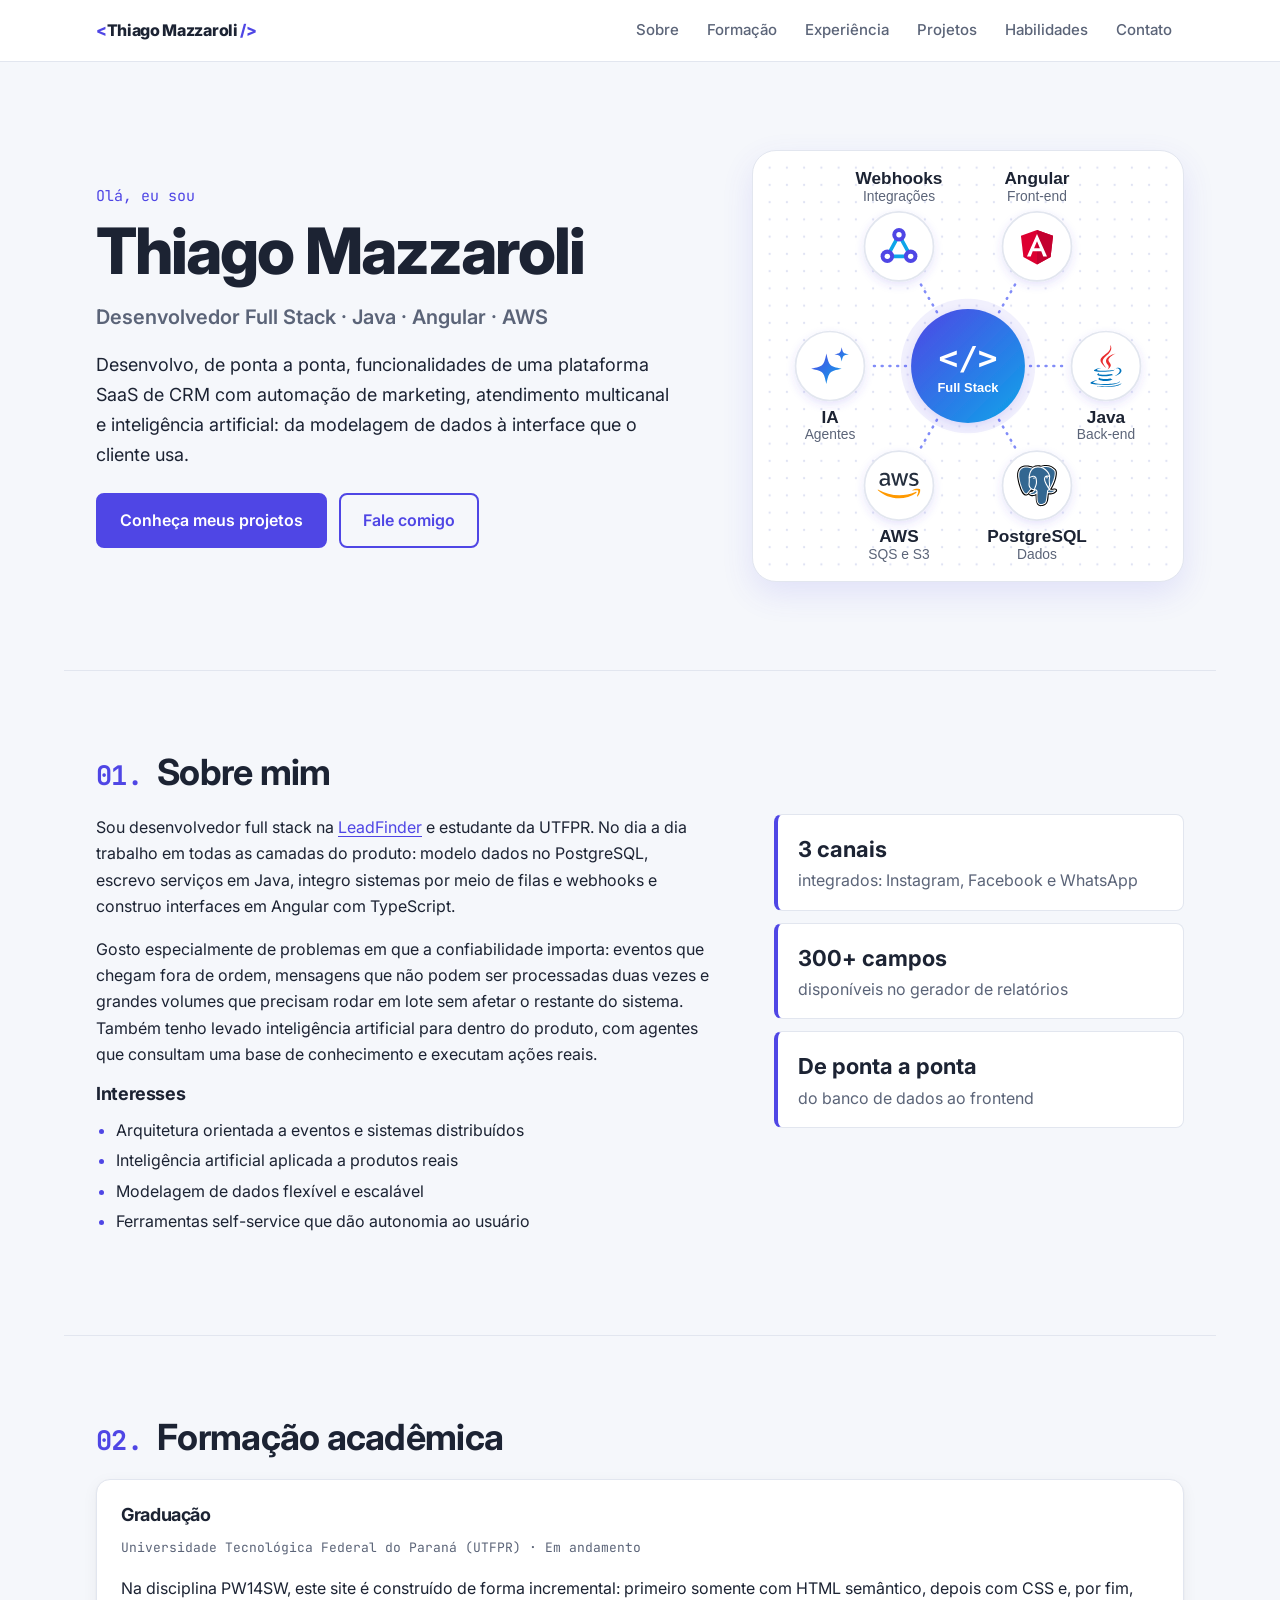
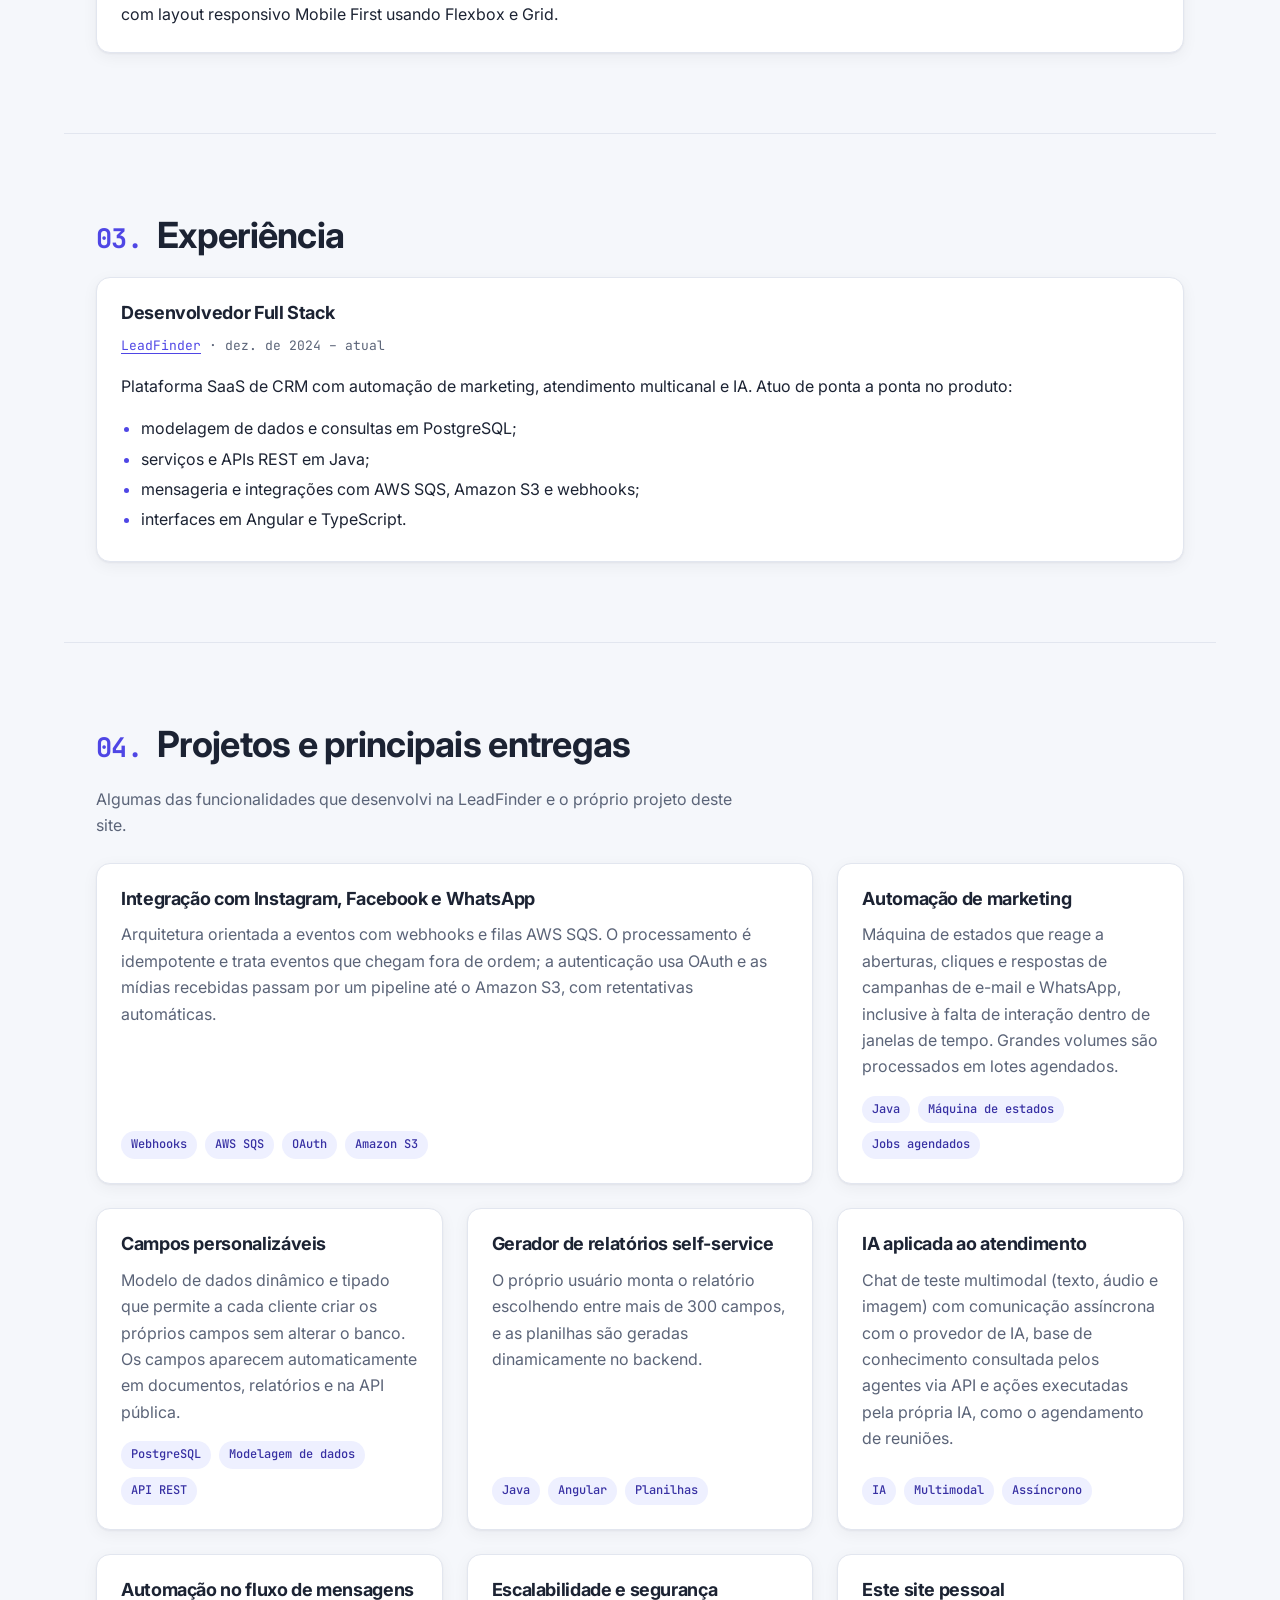
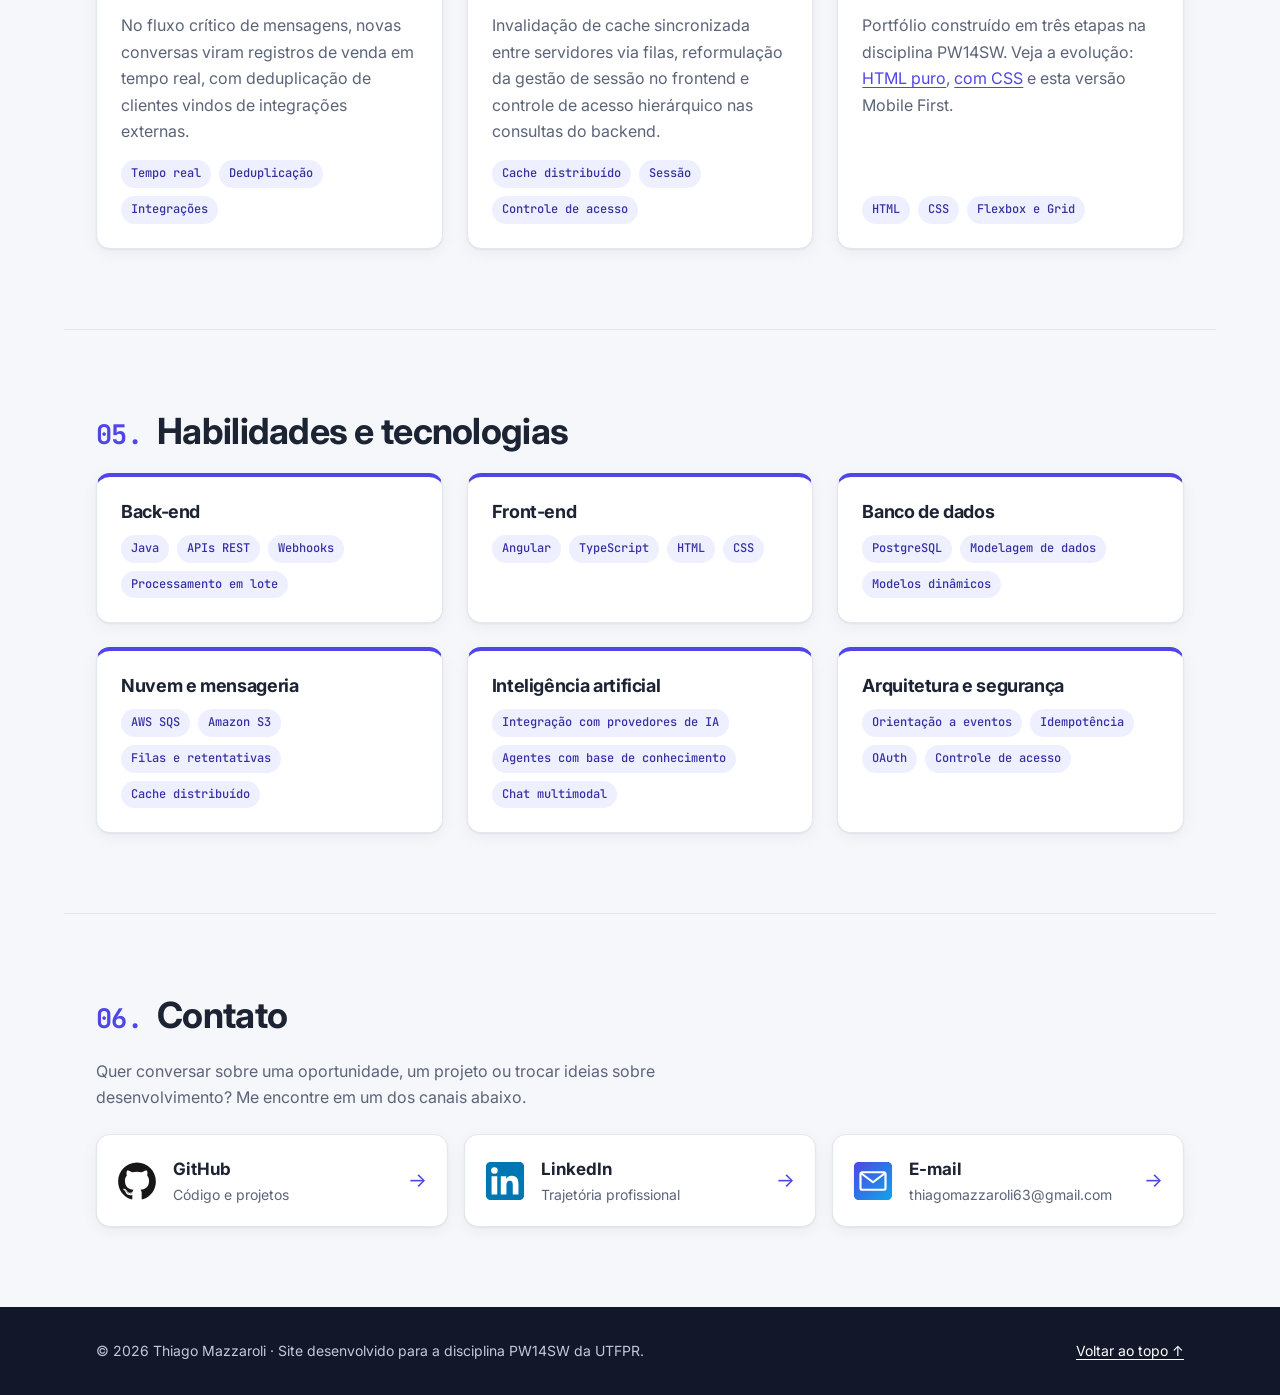
==== index.html @ 471ff87d "init" ====
<!DOCTYPE html>
<html lang="pt-BR">
<head>
  <meta charset="UTF-8">
  <meta name="viewport" content="width=device-width, initial-scale=1.0">
  <meta name="description" content="Portfólio de Thiago Mazzaroli, desenvolvedor full stack (Java, Angular, PostgreSQL e AWS).">
  <meta name="author" content="Thiago Mazzaroli">
  <title>Thiago Mazzaroli | Desenvolvedor Full Stack</title>
  <link rel="icon" href="img/favicon.svg" type="image/svg+xml">
  <link rel="preconnect" href="https://fonts.googleapis.com">
  <link rel="preconnect" href="https://fonts.gstatic.com" crossorigin>
  <link rel="stylesheet" href="https://fonts.googleapis.com/css2?family=Inter:wght@400;500;600;700;800&family=JetBrains+Mono:wght@500;700&display=swap">
  <link rel="stylesheet" href="css/style.css">
</head>
<body>
  <a class="pular" href="#conteudo">Pular para o conteúdo</a>

  <header class="topo">
    <nav aria-label="Navegação principal">
      <a class="marca" href="#inicio">Thiago Mazzaroli</a>
      <ul>
        <li><a href="#sobre">Sobre</a></li>
        <li><a href="#formacao">Formação</a></li>
        <li><a href="#experiencia">Experiência</a></li>
        <li><a href="#projetos">Projetos</a></li>
        <li><a href="#habilidades">Habilidades</a></li>
        <li><a href="#contato">Contato</a></li>
      </ul>
    </nav>
  </header>

  <main id="conteudo">
    <section id="inicio" class="apresentacao">
      <div class="apresentacao-texto">
        <p class="saudacao">Olá, eu sou</p>
        <h1>Thiago Mazzaroli</h1>
        <p class="cargo">Desenvolvedor Full Stack&nbsp;· Java&nbsp;· Angular&nbsp;· AWS</p>
        <p>Desenvolvo, de ponta a ponta, funcionalidades de uma plataforma SaaS de CRM com automação de marketing, atendimento multicanal e inteligência artificial: da modelagem de dados à interface que o cliente usa.</p>
        <p class="acoes">
          <a class="botao" href="#projetos">Conheça meus projetos</a>
          <a class="botao botao-secundario" href="#contato">Fale comigo</a>
        </p>
      </div>
      <img class="ilustracao" src="img/stack.svg" alt="Diagrama da minha stack: no centro, desenvolvimento full stack, ligado a Angular (front-end), Java (back-end), PostgreSQL (dados), AWS SQS e S3, IA (agentes) e webhooks (integrações)." width="480" height="480">
    </section>

    <section id="sobre">
      <h2>Sobre mim</h2>
      <p>Sou desenvolvedor full stack na <a href="https://leadfinder.com.br" target="_blank" rel="noopener">LeadFinder</a> e estudante da UTFPR. No dia a dia trabalho em todas as camadas do produto: modelo dados no PostgreSQL, escrevo serviços em Java, integro sistemas por meio de filas e webhooks e construo interfaces em Angular com TypeScript.</p>
      <p>Gosto especialmente de problemas em que a confiabilidade importa: eventos que chegam fora de ordem, mensagens que não podem ser processadas duas vezes e grandes volumes que precisam rodar em lote sem afetar o restante do sistema. Também tenho levado inteligência artificial para dentro do produto, com agentes que consultam uma base de conhecimento e executam ações reais.</p>

      <ul class="destaques">
        <li><strong>3 canais</strong> integrados: Instagram, Facebook e WhatsApp</li>
        <li><strong>300+ campos</strong> disponíveis no gerador de relatórios</li>
        <li><strong>De ponta a ponta</strong> do banco de dados ao frontend</li>
      </ul>

      <h3>Interesses</h3>
      <ul class="lista">
        <li>Arquitetura orientada a eventos e sistemas distribuídos</li>
        <li>Inteligência artificial aplicada a produtos reais</li>
        <li>Modelagem de dados flexível e escalável</li>
        <li>Ferramentas self-service que dão autonomia ao usuário</li>
      </ul>
    </section>

    <section id="formacao">
      <h2>Formação acadêmica</h2>
      <article class="cartao">
        <h3>Graduação</h3>
        <p class="meta">Universidade Tecnológica Federal do Paraná (UTFPR) · Em andamento</p>
        <p>Na disciplina PW14SW, este site é construído de forma incremental: primeiro somente com HTML semântico, depois com CSS e, por fim, com layout responsivo Mobile First usando Flexbox e Grid.</p>
      </article>
    </section>

    <section id="experiencia">
      <h2>Experiência</h2>
      <article class="cartao">
        <h3>Desenvolvedor Full Stack</h3>
        <p class="meta"><a href="https://leadfinder.com.br" target="_blank" rel="noopener">LeadFinder</a> · <time datetime="2024-12">dez. de 2024</time> – atual</p>
        <p>Plataforma SaaS de CRM com automação de marketing, atendimento multicanal e IA. Atuo de ponta a ponta no produto:</p>
        <ul class="lista">
          <li>modelagem de dados e consultas em PostgreSQL;</li>
          <li>serviços e APIs REST em Java;</li>
          <li>mensageria e integrações com AWS SQS, Amazon S3 e webhooks;</li>
          <li>interfaces em Angular e TypeScript.</li>
        </ul>
      </article>
    </section>

    <section id="projetos">
      <h2>Projetos e principais entregas</h2>
      <p class="introducao">Algumas das funcionalidades que desenvolvi na LeadFinder e o próprio projeto deste site.</p>

      <div class="grade grade-projetos">
        <article class="cartao cartao-destaque">
          <h3>Integração com Instagram, Facebook e WhatsApp</h3>
          <p>Arquitetura orientada a eventos com webhooks e filas AWS SQS. O processamento é idempotente e trata eventos que chegam fora de ordem; a autenticação usa OAuth e as mídias recebidas passam por um pipeline até o Amazon S3, com retentativas automáticas.</p>
          <ul class="tags">
            <li>Webhooks</li>
            <li>AWS SQS</li>
            <li>OAuth</li>
            <li>Amazon S3</li>
          </ul>
        </article>

        <article class="cartao">
          <h3>Automação de marketing</h3>
          <p>Máquina de estados que reage a aberturas, cliques e respostas de campanhas de e-mail e WhatsApp, inclusive à falta de interação dentro de janelas de tempo. Grandes volumes são processados em lotes agendados.</p>
          <ul class="tags">
            <li>Java</li>
            <li>Máquina de estados</li>
            <li>Jobs agendados</li>
          </ul>
        </article>

        <article class="cartao">
          <h3>Campos personalizáveis</h3>
          <p>Modelo de dados dinâmico e tipado que permite a cada cliente criar os próprios campos sem alterar o banco. Os campos aparecem automaticamente em documentos, relatórios e na API pública.</p>
          <ul class="tags">
            <li>PostgreSQL</li>
            <li>Modelagem de dados</li>
            <li>API REST</li>
          </ul>
        </article>

        <article class="cartao">
          <h3>Gerador de relatórios self-service</h3>
          <p>O próprio usuário monta o relatório escolhendo entre mais de 300 campos, e as planilhas são geradas dinamicamente no backend.</p>
          <ul class="tags">
            <li>Java</li>
            <li>Angular</li>
            <li>Planilhas</li>
          </ul>
        </article>

        <article class="cartao">
          <h3>IA aplicada ao atendimento</h3>
          <p>Chat de teste multimodal (texto, áudio e imagem) com comunicação assíncrona com o provedor de IA, base de conhecimento consultada pelos agentes via API e ações executadas pela própria IA, como o agendamento de reuniões.</p>
          <ul class="tags">
            <li>IA</li>
            <li>Multimodal</li>
            <li>Assíncrono</li>
          </ul>
        </article>

        <article class="cartao">
          <h3>Automação no fluxo de mensagens</h3>
          <p>No fluxo crítico de mensagens, novas conversas viram registros de venda em tempo real, com deduplicação de clientes vindos de integrações externas.</p>
          <ul class="tags">
            <li>Tempo real</li>
            <li>Deduplicação</li>
            <li>Integrações</li>
          </ul>
        </article>

        <article class="cartao">
          <h3>Escalabilidade e segurança</h3>
          <p>Invalidação de cache sincronizada entre servidores via filas, reformulação da gestão de sessão no frontend e controle de acesso hierárquico nas consultas do backend.</p>
          <ul class="tags">
            <li>Cache distribuído</li>
            <li>Sessão</li>
            <li>Controle de acesso</li>
          </ul>
        </article>

        <article class="cartao">
          <h3>Este site pessoal</h3>
          <p>Portfólio construído em três etapas na disciplina PW14SW. Veja a evolução: <a href="etapas/etapa-1-html/">HTML puro</a>, <a href="etapas/etapa-2-css/">com CSS</a> e esta versão Mobile First.</p>
          <ul class="tags">
            <li>HTML</li>
            <li>CSS</li>
            <li>Flexbox e Grid</li>
          </ul>
        </article>
      </div>
    </section>

    <section id="habilidades">
      <h2>Habilidades e tecnologias</h2>

      <div class="grade grade-habilidades">
        <section class="cartao">
          <h3>Back-end</h3>
          <ul class="tags">
            <li>Java</li>
            <li>APIs REST</li>
            <li>Webhooks</li>
            <li>Processamento em lote</li>
          </ul>
        </section>

        <section class="cartao">
          <h3>Front-end</h3>
          <ul class="tags">
            <li>Angular</li>
            <li>TypeScript</li>
            <li>HTML</li>
            <li>CSS</li>
          </ul>
        </section>

        <section class="cartao">
          <h3>Banco de dados</h3>
          <ul class="tags">
            <li>PostgreSQL</li>
            <li>Modelagem de dados</li>
            <li>Modelos dinâmicos</li>
          </ul>
        </section>

        <section class="cartao">
          <h3>Nuvem e mensageria</h3>
          <ul class="tags">
            <li>AWS SQS</li>
            <li>Amazon S3</li>
            <li>Filas e retentativas</li>
            <li>Cache distribuído</li>
          </ul>
        </section>

        <section class="cartao">
          <h3>Inteligência artificial</h3>
          <ul class="tags">
            <li>Integração com provedores de IA</li>
            <li>Agentes com base de conhecimento</li>
            <li>Chat multimodal</li>
          </ul>
        </section>

        <section class="cartao">
          <h3>Arquitetura e segurança</h3>
          <ul class="tags">
            <li>Orientação a eventos</li>
            <li>Idempotência</li>
            <li>OAuth</li>
            <li>Controle de acesso</li>
          </ul>
        </section>
      </div>
    </section>

    <section id="contato">
      <h2>Contato</h2>
      <p class="introducao">Quer conversar sobre uma oportunidade, um projeto ou trocar ideias sobre desenvolvimento? Me encontre em um dos canais abaixo.</p>

      <ul class="perfis">
        <li>
          <a href="https://github.com/SEU-USUARIO-GITHUB" target="_blank" rel="noopener">
            <img src="img/icones/github.svg" alt="" width="40" height="40">
            <strong>GitHub</strong>
            <span>Código e projetos</span>
          </a>
        </li>
        <li>
          <a href="https://www.linkedin.com/in/SEU-PERFIL-LINKEDIN" target="_blank" rel="noopener">
            <img src="img/icones/linkedin.svg" alt="" width="40" height="40">
            <strong>LinkedIn</strong>
            <span>Trajetória profissional</span>
          </a>
        </li>
        <li>
          <a href="mailto:thiagomazzaroli63@gmail.com">
            <img src="img/icones/email.svg" alt="" width="40" height="40">
            <strong>E-mail</strong>
            <span>thiagomazzaroli63@gmail.com</span>
          </a>
        </li>
      </ul>
    </section>
  </main>

  <footer class="rodape">
    <p>© 2026 Thiago Mazzaroli · Site desenvolvido para a disciplina PW14SW da UTFPR.</p>
    <p><a href="#inicio">Voltar ao topo ↑</a></p>
  </footer>
</body>
</html>
---- css/style.css ----
/* ==========================================================
   Site pessoal — Thiago Mazzaroli
   Etapa 3: Mobile First com Flexbox e Grid

   Os estilos base representam a experiência em telas
   pequenas (~375px). As media queries no fim do arquivo
   adicionam ajustes para tablet (768px) e desktop (1200px).
   ========================================================== */

/* ---------- Variáveis ---------- */
:root {
  --cor-fundo: #f5f7fb;
  --cor-superficie: #ffffff;
  --cor-texto: #1c2333;
  --cor-texto-suave: #5b6478;
  --cor-borda: #e2e6ef;
  --cor-primaria: #4f46e5;
  --cor-primaria-escura: #3730a3;
  --cor-primaria-clara: #eef0ff;
  --cor-destaque: #0ea5e9;
  --cor-escura: #12172a;

  --fonte-texto: "Inter", "Segoe UI", Roboto, Helvetica, Arial, sans-serif;
  --fonte-codigo: "JetBrains Mono", Consolas, "Courier New", monospace;

  --raio: 0.875rem;
  --raio-pequeno: 0.5rem;
  --sombra: 0 1px 2px rgb(18 23 42 / 0.05), 0 4px 16px rgb(18 23 42 / 0.05);
  --sombra-hover: 0 10px 30px rgb(79 70 229 / 0.15);
  --transicao: 0.2s ease;

  --largura-maxima: 72rem;
  --margem-lateral: 1rem;
  --espaco-secao: 3rem;
}

/* ---------- Base ---------- */
*,
*::before,
*::after {
  box-sizing: border-box;
}

html {
  scroll-behavior: smooth;
  scroll-padding-top: 1rem;
}

body {
  margin: 0;
  font-family: var(--fonte-texto);
  font-size: 1rem;
  line-height: 1.65;
  color: var(--cor-texto);
  background-color: var(--cor-fundo);
  counter-reset: secao;
}

/* Imagens nunca ultrapassam a largura disponível */
img {
  display: block;
  max-width: 100%;
  height: auto;
}

h1,
h2,
h3 {
  margin: 0 0 0.75rem;
  line-height: 1.2;
  letter-spacing: -0.02em;
  text-wrap: balance;
}

h2 {
  font-size: clamp(1.625rem, 1.2rem + 2vw, 2.25rem);
  margin-bottom: 1.25rem;
}

h3 {
  font-size: 1.125rem;
}

p {
  margin: 0 0 1rem;
}

/* ---------- Links ---------- */
a {
  color: var(--cor-primaria);
  text-decoration-thickness: 1px;
  text-underline-offset: 0.2em;
  transition: color var(--transicao), background-color var(--transicao), text-decoration-thickness var(--transicao);
}

a:hover {
  color: var(--cor-primaria-escura);
  text-decoration-thickness: 2px;
}

a:focus-visible,
button:focus-visible {
  outline: 3px solid var(--cor-destaque);
  outline-offset: 3px;
  border-radius: var(--raio-pequeno);
}

.pular {
  position: absolute;
  top: -4rem;
  left: 1rem;
  z-index: 10;
  padding: 0.5rem 1rem;
  color: #ffffff;
  background-color: var(--cor-primaria);
  border-radius: var(--raio-pequeno);
}

.pular:focus {
  top: 1rem;
}

/* ---------- Cabeçalho e navegação ---------- */
.topo {
  background-color: rgb(255 255 255 / 0.92);
  border-bottom: 1px solid var(--cor-borda);
}

.topo nav {
  display: flex;
  flex-direction: column;
  align-items: center;
  gap: 0.5rem;
  max-width: var(--largura-maxima);
  margin: 0 auto;
  padding: 0.75rem var(--margem-lateral);
}

.marca {
  font-weight: 800;
  color: var(--cor-texto);
  text-decoration: none;
  letter-spacing: -0.02em;
}

.marca::before {
  content: "<";
  color: var(--cor-primaria);
}

.marca::after {
  content: " />";
  color: var(--cor-primaria);
}

.marca:hover {
  color: var(--cor-primaria);
}

.topo ul {
  display: flex;
  flex-wrap: wrap;
  justify-content: center;
  gap: 0.25rem;
  margin: 0;
  padding: 0;
  list-style: none;
}

.topo ul a {
  display: block;
  padding: 0.375rem 0.625rem;
  font-size: 0.9375rem;
  font-weight: 500;
  color: var(--cor-texto-suave);
  text-decoration: none;
  border-radius: var(--raio-pequeno);
}

.topo ul a:hover {
  color: var(--cor-primaria);
  background-color: var(--cor-primaria-clara);
}

/* ---------- Seções ---------- */
main > section {
  max-width: var(--largura-maxima);
  margin: 0 auto;
  padding: var(--espaco-secao) var(--margem-lateral);
}

main > section + section {
  border-top: 1px solid var(--cor-borda);
}

/* Numeração das seções feita só com CSS: "01.", "02."... */
main > section:not(.apresentacao) {
  counter-increment: secao;
}

main > section > h2::before {
  content: counter(secao, decimal-leading-zero) ". ";
  font-family: var(--fonte-codigo);
  font-size: 0.75em;
  color: var(--cor-primaria);
}

.introducao {
  max-width: 40rem;
  margin-bottom: 1.5rem;
  color: var(--cor-texto-suave);
}

.meta {
  font-family: var(--fonte-codigo);
  font-size: 0.8125rem;
  color: var(--cor-texto-suave);
}

.lista {
  margin: 0 0 1rem;
  padding-left: 1.25rem;
}

.lista li {
  margin-bottom: 0.25rem;
}

.lista li::marker {
  color: var(--cor-primaria);
}

/* ---------- Apresentação ---------- */
.apresentacao {
  display: flex;
  flex-direction: column;
  align-items: center;
  gap: 1.5rem;
  text-align: center;
}

.ilustracao {
  width: 100%;
  max-width: 22rem;
  padding: 0.5rem;
  background-color: var(--cor-superficie);
  border: 1px solid var(--cor-borda);
  border-radius: 1.5rem;
  box-shadow: 0 12px 32px rgb(79 70 229 / 0.12);
  transition: transform 0.3s ease, box-shadow 0.3s ease;
}

.ilustracao:hover {
  box-shadow: 0 18px 40px rgb(79 70 229 / 0.2);
  transform: translateY(-4px);
}

.saudacao {
  margin-bottom: 0.25rem;
  font-family: var(--fonte-codigo);
  font-size: 0.9375rem;
  color: var(--cor-primaria);
}

h1 {
  font-size: clamp(2.25rem, 1.5rem + 4vw, 4rem);
  font-weight: 800;
  letter-spacing: -0.03em;
}

.cargo {
  font-size: 1.0625rem;
  font-weight: 600;
  color: var(--cor-texto-suave);
  text-wrap: balance;
}

.apresentacao-texto > p:not([class]) {
  max-width: 36rem;
  margin-inline: auto;
}

.acoes {
  display: flex;
  flex-direction: column;
  gap: 0.75rem;
  margin: 1.5rem 0 0;
}

/* ---------- Botões ---------- */
.botao {
  display: inline-block;
  padding: 0.75rem 1.375rem;
  font: inherit;
  font-weight: 600;
  color: #ffffff;
  text-align: center;
  text-decoration: none;
  background-color: var(--cor-primaria);
  border: 2px solid var(--cor-primaria);
  border-radius: var(--raio-pequeno);
  cursor: pointer;
  transition: background-color var(--transicao), border-color var(--transicao), color var(--transicao), transform var(--transicao);
}

.botao:hover {
  color: #ffffff;
  background-color: var(--cor-primaria-escura);
  border-color: var(--cor-primaria-escura);
  transform: translateY(-2px);
}

.botao-secundario {
  color: var(--cor-primaria);
  background-color: transparent;
}

.botao-secundario:hover {
  color: var(--cor-primaria-escura);
  background-color: var(--cor-primaria-clara);
  border-color: var(--cor-primaria-escura);
}

/* ---------- Destaques ---------- */
.destaques {
  display: grid;
  gap: 0.75rem;
  margin: 2rem 0;
  padding: 0;
  list-style: none;
}

.destaques li {
  padding: 1rem 1.25rem;
  color: var(--cor-texto-suave);
  background-color: var(--cor-superficie);
  border: 1px solid var(--cor-borda);
  border-left: 4px solid var(--cor-primaria);
  border-radius: var(--raio-pequeno);
}

.destaques strong {
  display: block;
  font-size: 1.375rem;
  color: var(--cor-texto);
}

/* ---------- Cartões ---------- */
.cartao {
  display: flex;
  flex-direction: column;
  padding: 1.25rem;
  background-color: var(--cor-superficie);
  border: 1px solid var(--cor-borda);
  border-radius: var(--raio);
  box-shadow: var(--sombra);
  transition: transform var(--transicao), box-shadow var(--transicao), border-color var(--transicao);
}

.cartao:hover {
  border-color: rgb(79 70 229 / 0.4);
  box-shadow: var(--sombra-hover);
  transform: translateY(-3px);
}

.cartao > :last-child {
  margin-bottom: 0;
}

.grade {
  display: grid;
  grid-template-columns: 1fr;
  gap: 1rem;
}

.grade-projetos .cartao p {
  color: var(--cor-texto-suave);
}

/* As tags ficam sempre na base do cartão */
.grade-projetos .tags {
  margin-top: auto;
}

.grade-habilidades .cartao {
  border-top: 4px solid var(--cor-primaria);
}

/* ---------- Tags ---------- */
.tags {
  display: flex;
  flex-wrap: wrap;
  gap: 0.5rem;
  margin: 0;
  padding: 0;
  list-style: none;
}

.tags li {
  padding: 0.25rem 0.625rem;
  font-family: var(--fonte-codigo);
  font-size: 0.75rem;
  font-weight: 500;
  color: var(--cor-primaria-escura);
  background-color: var(--cor-primaria-clara);
  border-radius: 999px;
}

/* ---------- Contato ---------- */
.perfis {
  display: grid;
  gap: 1rem;
  margin: 0;
  padding: 0;
  list-style: none;
}

/* Ícone à esquerda, nome e detalhe empilhados, seta à direita */
.perfis a {
  display: grid;
  grid-template-columns: auto 1fr auto;
  align-items: center;
  column-gap: 1rem;
  height: 100%;
  padding: 1.25rem;
  color: var(--cor-texto);
  text-decoration: none;
  background-color: var(--cor-superficie);
  border: 1px solid var(--cor-borda);
  border-radius: var(--raio);
  box-shadow: var(--sombra);
  transition: transform var(--transicao), box-shadow var(--transicao), border-color var(--transicao);
}

.perfis img {
  grid-row: 1 / 3;
  width: 2.5rem;
  border-radius: var(--raio-pequeno);
}

.perfis strong {
  font-size: 1.0625rem;
}

.perfis span {
  grid-column: 2;
  font-size: 0.875rem;
  color: var(--cor-texto-suave);
  overflow-wrap: anywhere;
}

.perfis a::after {
  content: "→";
  grid-column: 3;
  grid-row: 1 / 3;
  font-size: 1.25rem;
  color: var(--cor-primaria);
  transition: transform var(--transicao);
}

.perfis a:hover {
  color: var(--cor-texto);
  border-color: var(--cor-primaria);
  box-shadow: var(--sombra-hover);
  transform: translateY(-3px);
}

.perfis a:hover::after {
  transform: translateX(4px);
}

/* ---------- Rodapé ---------- */
.rodape {
  display: flex;
  flex-direction: column;
  align-items: center;
  gap: 0.25rem;
  padding: 2rem var(--margem-lateral);
  font-size: 0.875rem;
  color: #c3c9da;
  text-align: center;
  background-color: var(--cor-escura);
}

.rodape p {
  margin: 0;
}

.rodape a {
  color: #ffffff;
}

.rodape a:hover {
  color: var(--cor-destaque);
}

/* ==========================================================
   Tablet: a partir de 768px
   ========================================================== */
@media (min-width: 768px) {
  :root {
    --margem-lateral: 2rem;
    --espaco-secao: 4.5rem;
  }

  html {
    scroll-padding-top: 5rem;
  }

  /* Menu fixo no topo e em uma única linha */
  .topo {
    position: sticky;
    top: 0;
    z-index: 5;
    backdrop-filter: blur(8px);
  }

  .topo nav {
    flex-direction: row;
    justify-content: space-between;
    gap: 1rem;
  }

  .marca {
    flex-shrink: 0;
    white-space: nowrap;
  }

  .topo ul {
    flex-wrap: nowrap;
  }

  .topo ul a {
    padding-inline: 0.5rem;
    font-size: 0.875rem;
  }

  /* Apresentação continua empilhada, mas com botões em linha e imagem maior */
  .apresentacao {
    gap: 2.5rem;
  }

  .ilustracao {
    max-width: 26rem;
  }

  .acoes {
    flex-direction: row;
    flex-wrap: wrap;
    justify-content: center;
  }

  .destaques {
    grid-template-columns: repeat(3, 1fr);
  }

  .grade {
    grid-template-columns: repeat(2, 1fr);
    gap: 1.25rem;
  }

  .cartao {
    padding: 1.5rem;
  }

  /* GitHub e LinkedIn lado a lado; o e-mail, mais longo, ocupa a linha toda */
  .perfis {
    grid-template-columns: repeat(2, 1fr);
  }

  .perfis li:last-child {
    grid-column: 1 / -1;
  }

  .rodape {
    flex-direction: row;
    justify-content: space-between;
    padding-inline: max(var(--margem-lateral), calc((100% - var(--largura-maxima)) / 2 + var(--margem-lateral)));
    text-align: left;
  }
}

/* ==========================================================
   Desktop: a partir de 1200px
   ========================================================== */
@media (min-width: 1200px) {
  :root {
    --espaco-secao: 5rem;
  }

  /* Texto à esquerda e ilustração à direita */
  .apresentacao {
    flex-direction: row;
    justify-content: space-between;
    gap: 3rem;
    min-height: min(70vh, 38rem);
    text-align: left;
  }

  .ilustracao {
    flex-shrink: 0;
    width: 27rem;
    max-width: none;
  }

  .apresentacao-texto > p:not([class]) {
    margin-inline: 0;
  }

  .acoes {
    justify-content: flex-start;
  }

  .cargo {
    font-size: 1.25rem;
  }

  .topo ul a {
    padding-inline: 0.75rem;
    font-size: 0.9375rem;
  }

  .apresentacao-texto > p:not([class]) {
    font-size: 1.125rem;
  }

  /* Texto do "Sobre mim" à esquerda e destaques à direita */
  #sobre {
    display: grid;
    grid-template-columns: 3fr 2fr;
    column-gap: 4rem;
  }

  #sobre > h2,
  #sobre > p {
    grid-column: 1;
  }

  #sobre > .destaques {
    grid-column: 2;
    grid-row: 2 / span 4;
    grid-template-columns: 1fr;
    align-content: start;
    margin: 0;
  }

  #sobre > h3,
  #sobre > .lista {
    grid-column: 1;
  }

  .grade-projetos,
  .grade-habilidades {
    grid-template-columns: repeat(3, 1fr);
    gap: 1.5rem;
  }

  /* O primeiro projeto ocupa duas colunas */
  .cartao-destaque {
    grid-column: span 2;
  }

  .perfis {
    grid-template-columns: repeat(3, 1fr);
  }

  .perfis li:last-child {
    grid-column: auto;
  }
}

/* Respeita quem prefere menos animação */
@media (prefers-reduced-motion: reduce) {
  html {
    scroll-behavior: auto;
  }

  *,
  *::before,
  *::after {
    transition: none !important;
  }
}
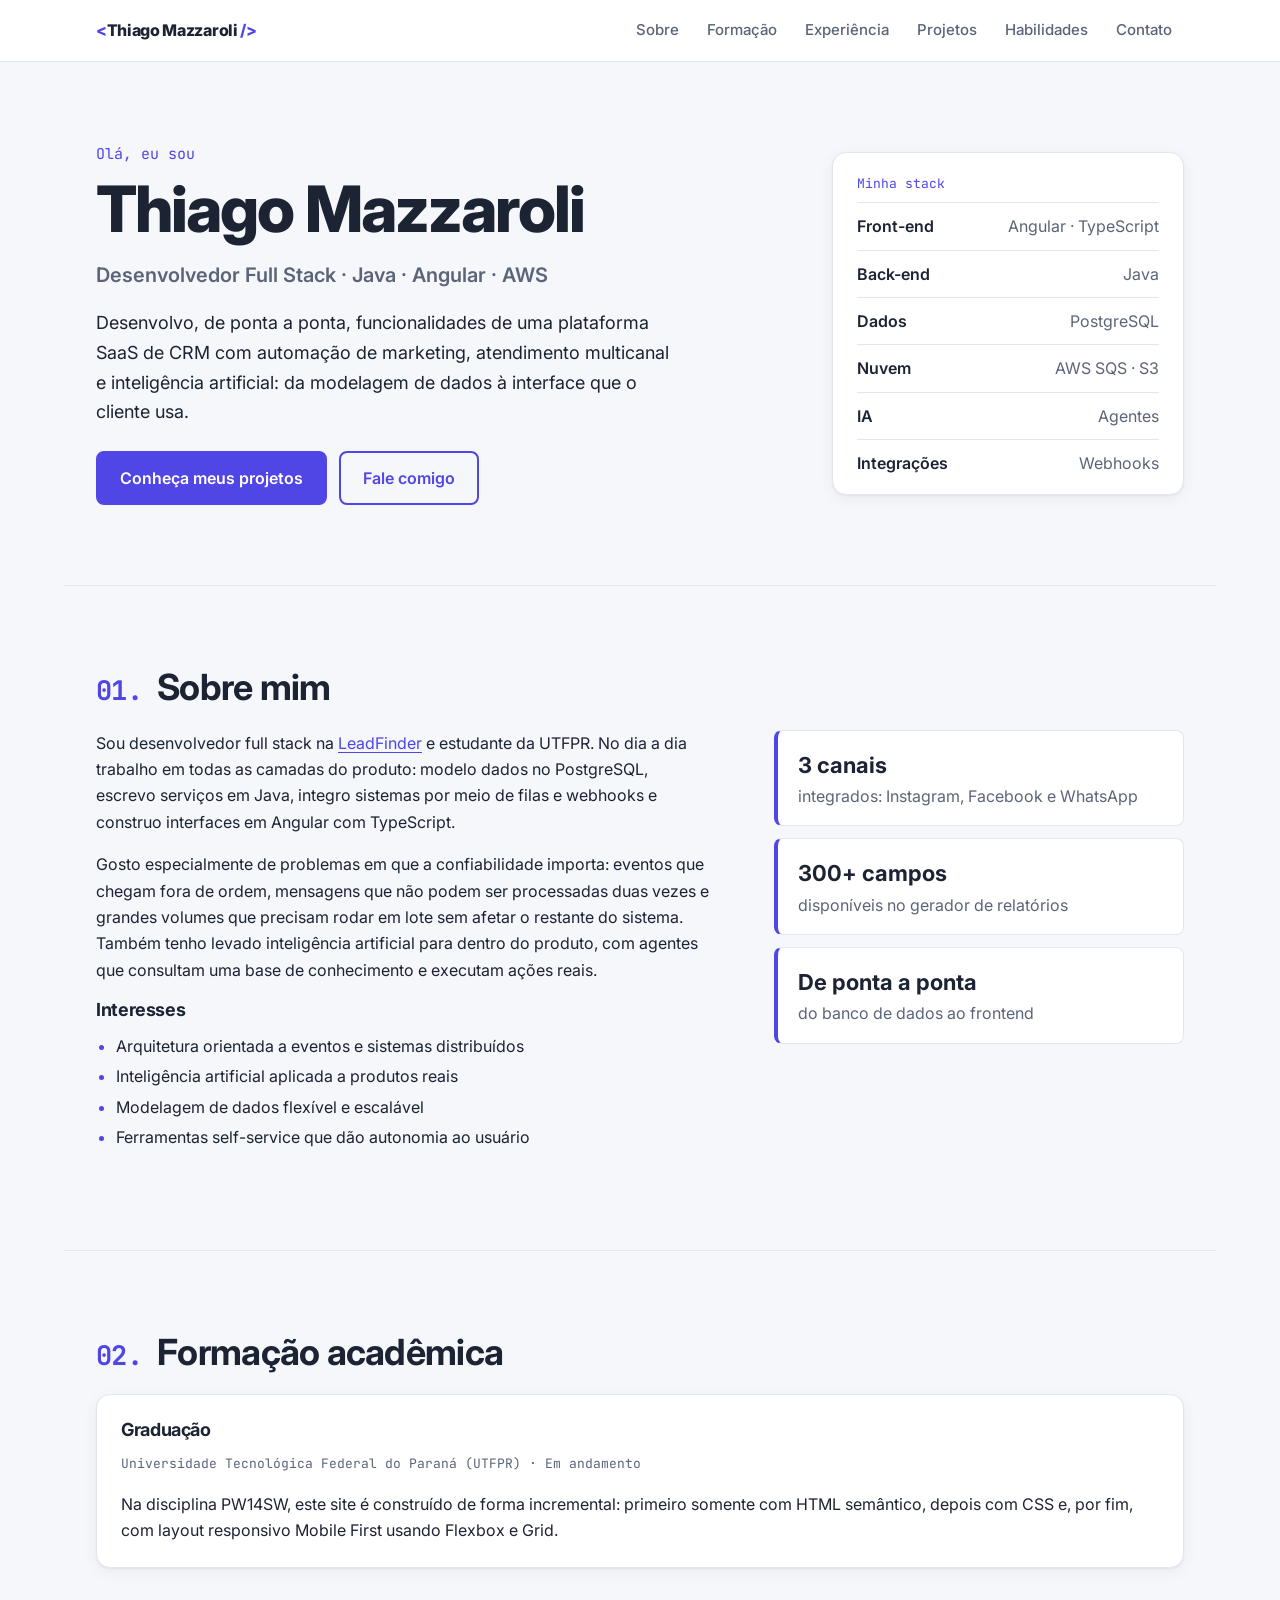
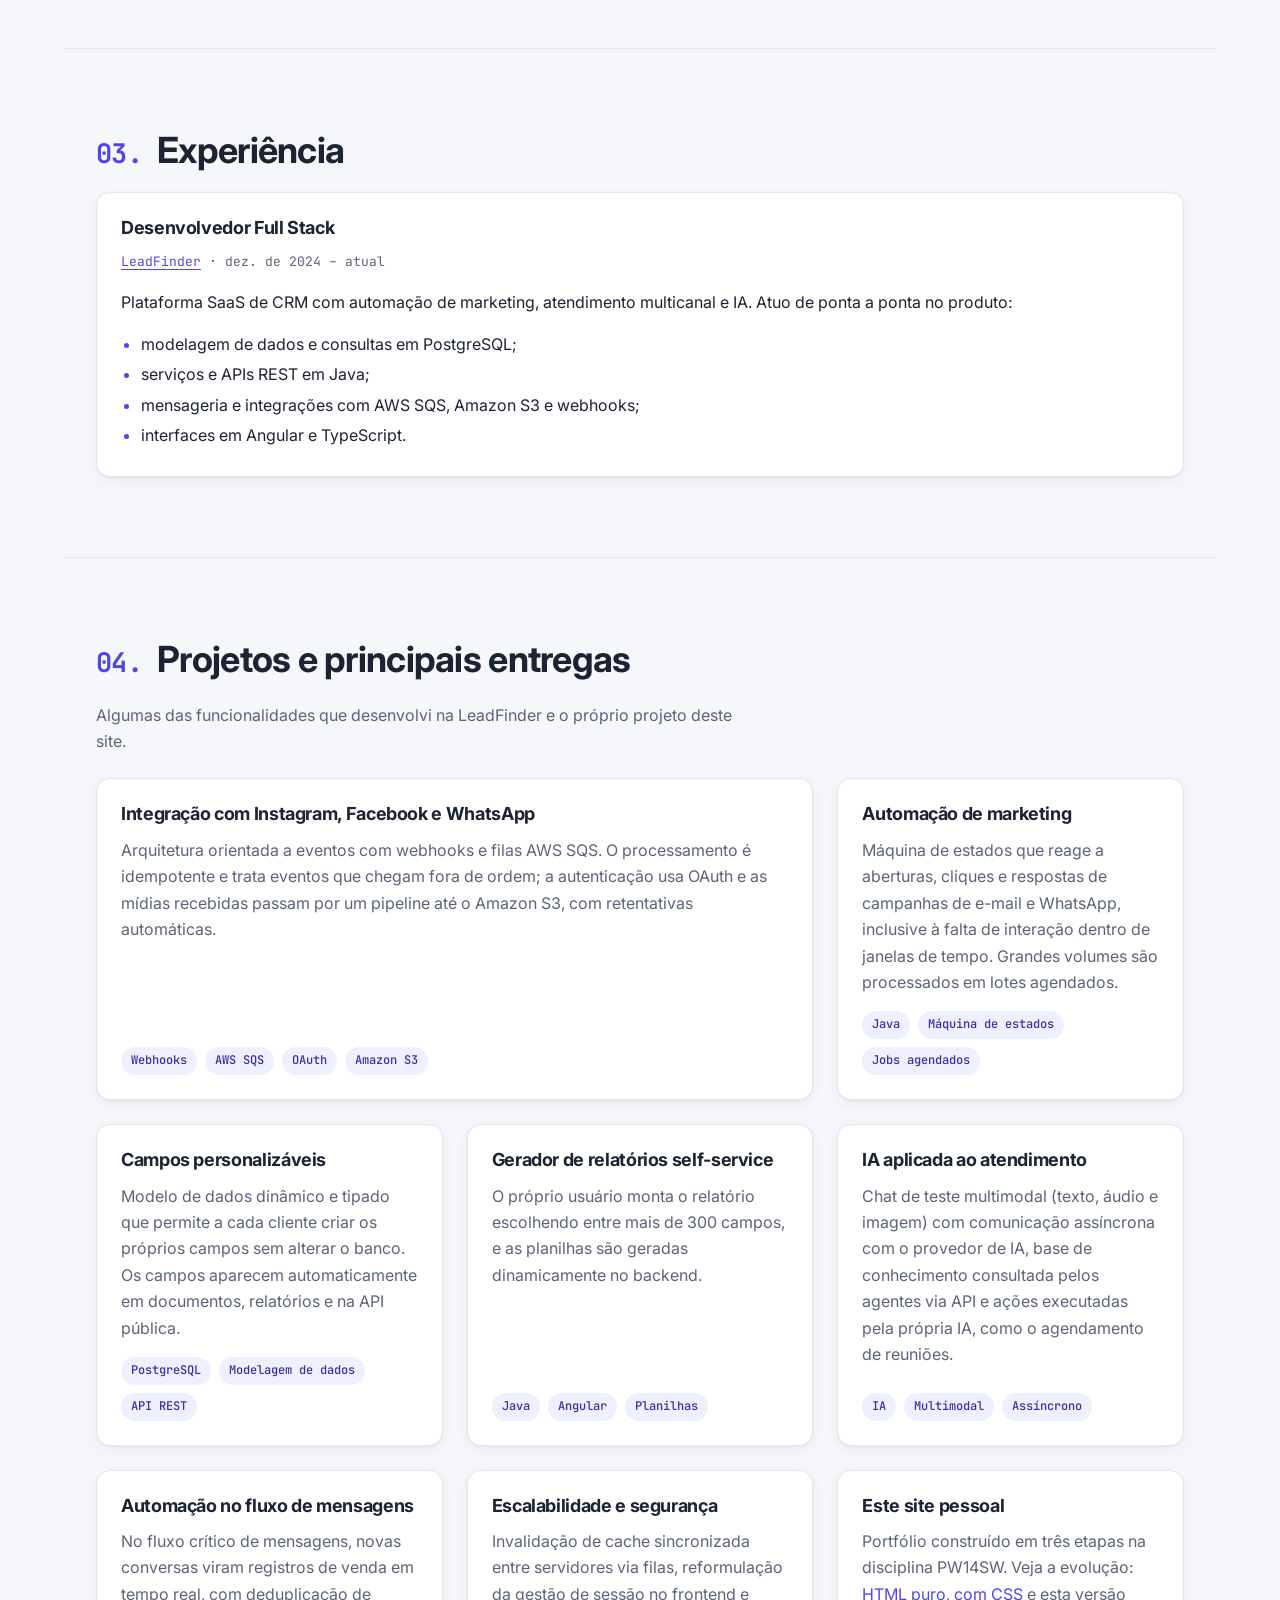
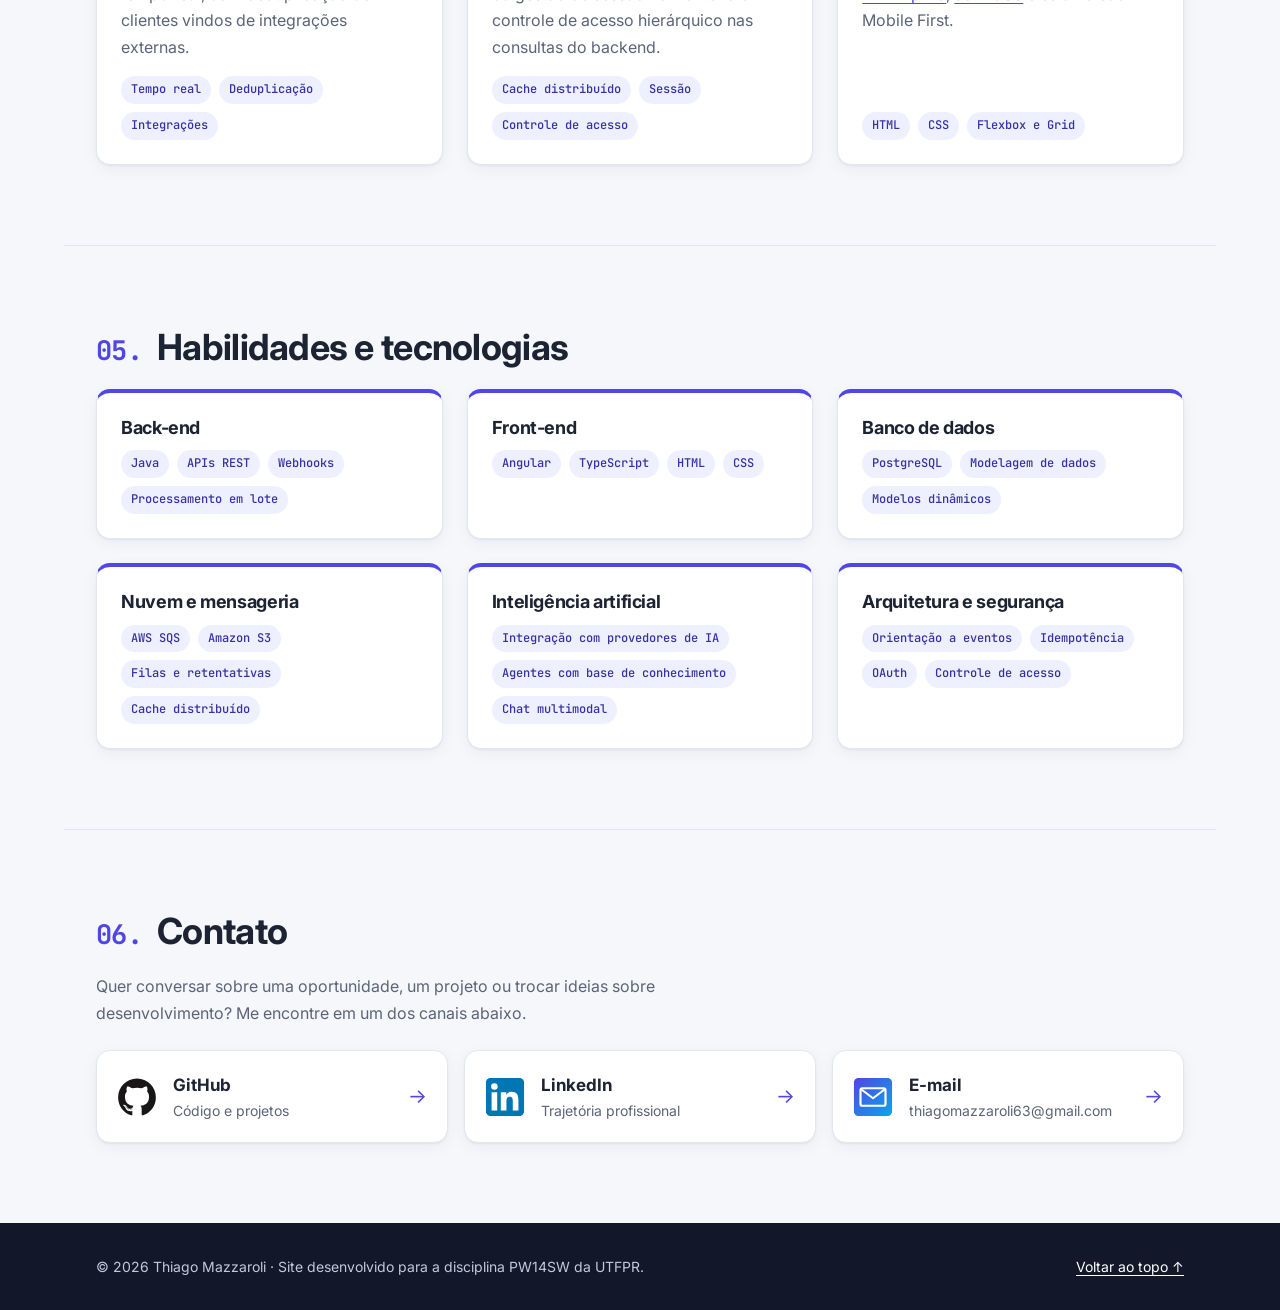
==== commit 98095a0a: "Ajustes" ====
--- a/index.html
+++ b/index.html
@@ -41,7 +41,17 @@
           <a class="botao botao-secundario" href="#contato">Fale comigo</a>
         </p>
       </div>
-      <img class="ilustracao" src="img/stack.svg" alt="Diagrama da minha stack: no centro, desenvolvimento full stack, ligado a Angular (front-end), Java (back-end), PostgreSQL (dados), AWS SQS e S3, IA (agentes) e webhooks (integrações)." width="480" height="480">
+      <aside class="stack" aria-label="Minha stack">
+        <p class="stack-titulo">Minha stack</p>
+        <dl>
+          <div><dt>Front-end</dt><dd>Angular · TypeScript</dd></div>
+          <div><dt>Back-end</dt><dd>Java</dd></div>
+          <div><dt>Dados</dt><dd>PostgreSQL</dd></div>
+          <div><dt>Nuvem</dt><dd>AWS SQS · S3</dd></div>
+          <div><dt>IA</dt><dd>Agentes</dd></div>
+          <div><dt>Integrações</dt><dd>Webhooks</dd></div>
+        </dl>
+      </aside>
     </section>
 
     <section id="sobre">
--- a/css/style.css
+++ b/css/style.css
@@ -239,20 +239,45 @@
   text-align: center;
 }
 
-.ilustracao {
+/* Cartão com a stack: uma linha por área (nome à esquerda, tecnologia à direita) */
+.stack {
   width: 100%;
   max-width: 22rem;
-  padding: 0.5rem;
+  padding: 1.25rem 1.5rem 0.5rem;
+  text-align: left;
   background-color: var(--cor-superficie);
   border: 1px solid var(--cor-borda);
-  border-radius: 1.5rem;
-  box-shadow: 0 12px 32px rgb(79 70 229 / 0.12);
-  transition: transform 0.3s ease, box-shadow 0.3s ease;
-}
-
-.ilustracao:hover {
-  box-shadow: 0 18px 40px rgb(79 70 229 / 0.2);
-  transform: translateY(-4px);
+  border-radius: var(--raio);
+  box-shadow: var(--sombra);
+}
+
+.stack-titulo {
+  margin-bottom: 0.5rem;
+  font-family: var(--fonte-codigo);
+  font-size: 0.8125rem;
+  color: var(--cor-primaria);
+}
+
+.stack dl {
+  margin: 0;
+}
+
+.stack dl div {
+  display: flex;
+  justify-content: space-between;
+  gap: 1rem;
+  padding: 0.625rem 0;
+  border-top: 1px solid var(--cor-borda);
+}
+
+.stack dt {
+  font-weight: 600;
+}
+
+.stack dd {
+  margin: 0;
+  color: var(--cor-texto-suave);
+  text-align: right;
 }
 
 .saudacao {
@@ -535,13 +560,9 @@
     font-size: 0.875rem;
   }
 
-  /* Apresentação continua empilhada, mas com botões em linha e imagem maior */
+  /* Apresentação continua empilhada, mas com botões em linha */
   .apresentacao {
     gap: 2.5rem;
-  }
-
-  .ilustracao {
-    max-width: 26rem;
   }
 
   .acoes {
@@ -588,19 +609,17 @@
     --espaco-secao: 5rem;
   }
 
-  /* Texto à esquerda e ilustração à direita */
+  /* Texto à esquerda e cartão da stack à direita */
   .apresentacao {
     flex-direction: row;
     justify-content: space-between;
-    gap: 3rem;
-    min-height: min(70vh, 38rem);
+    gap: 4rem;
     text-align: left;
   }
 
-  .ilustracao {
+  .stack {
     flex-shrink: 0;
-    width: 27rem;
-    max-width: none;
+    width: 22rem;
   }
 
   .apresentacao-texto > p:not([class]) {
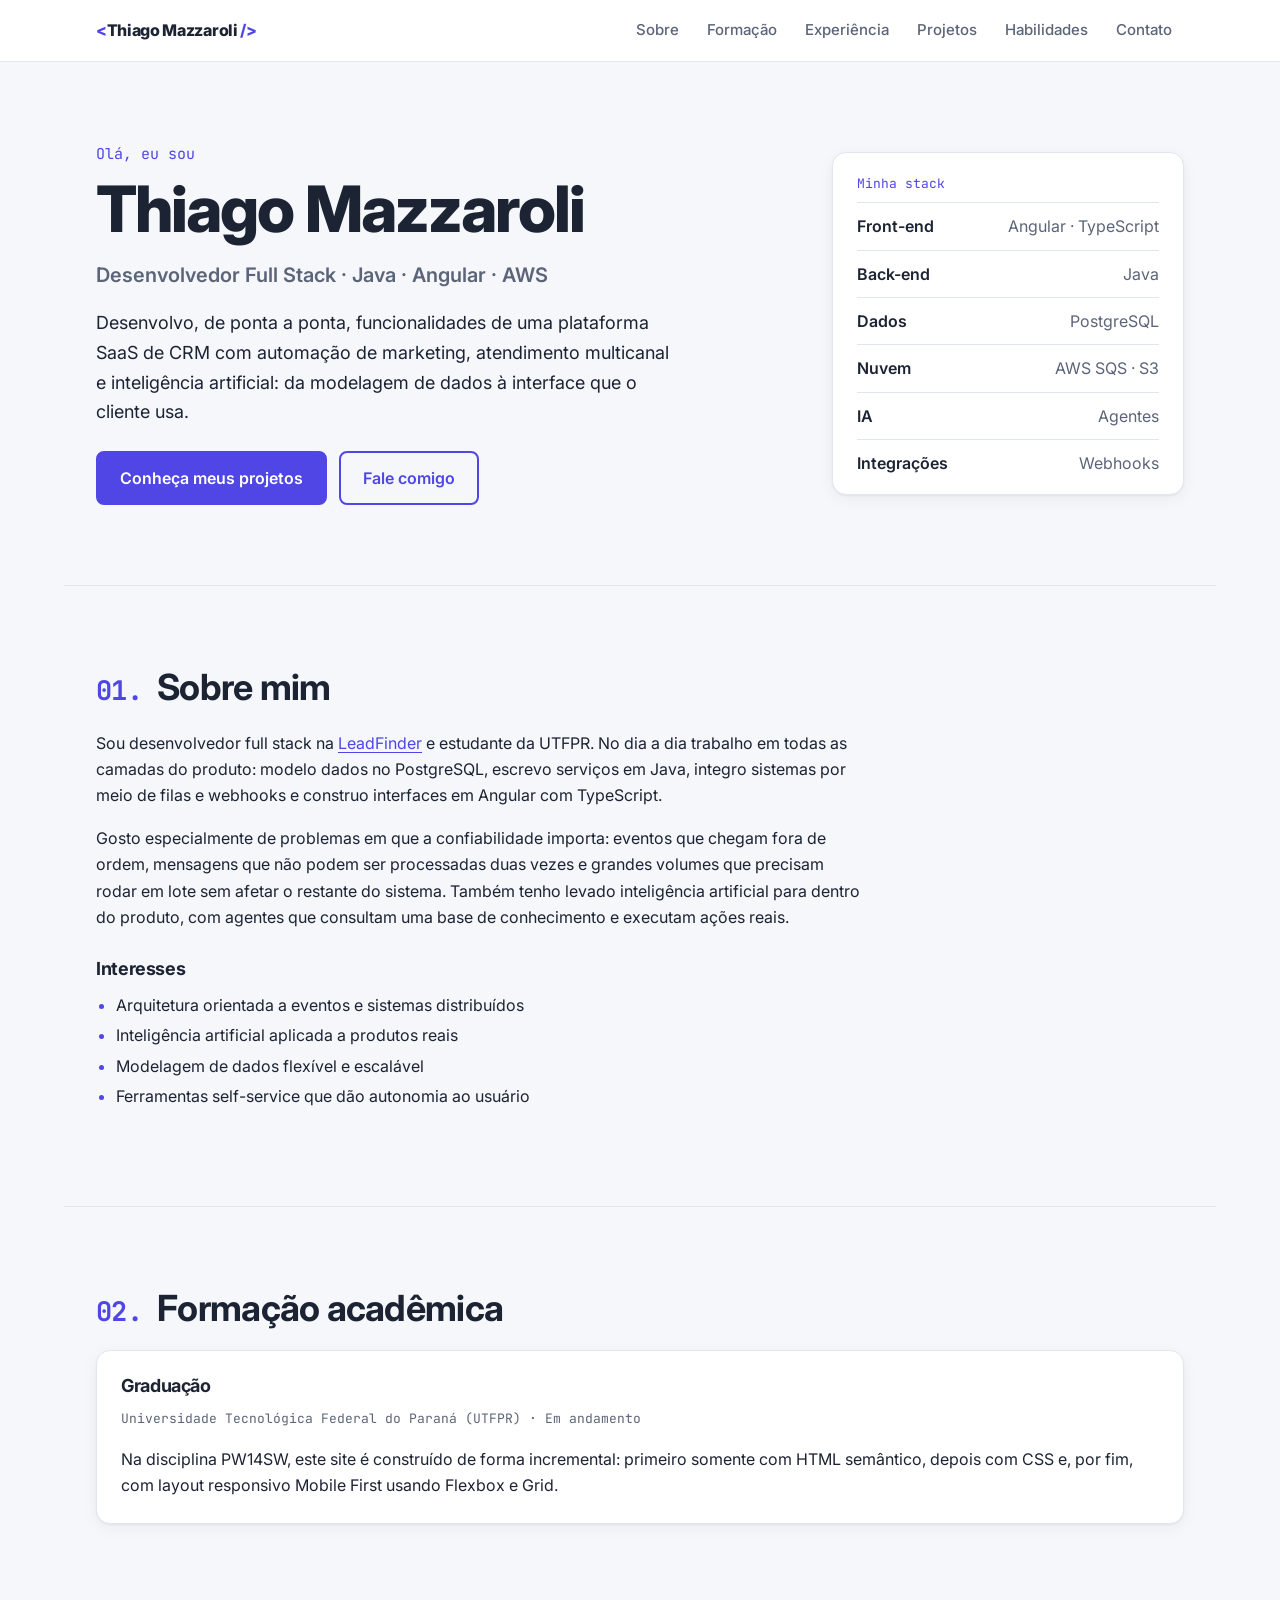
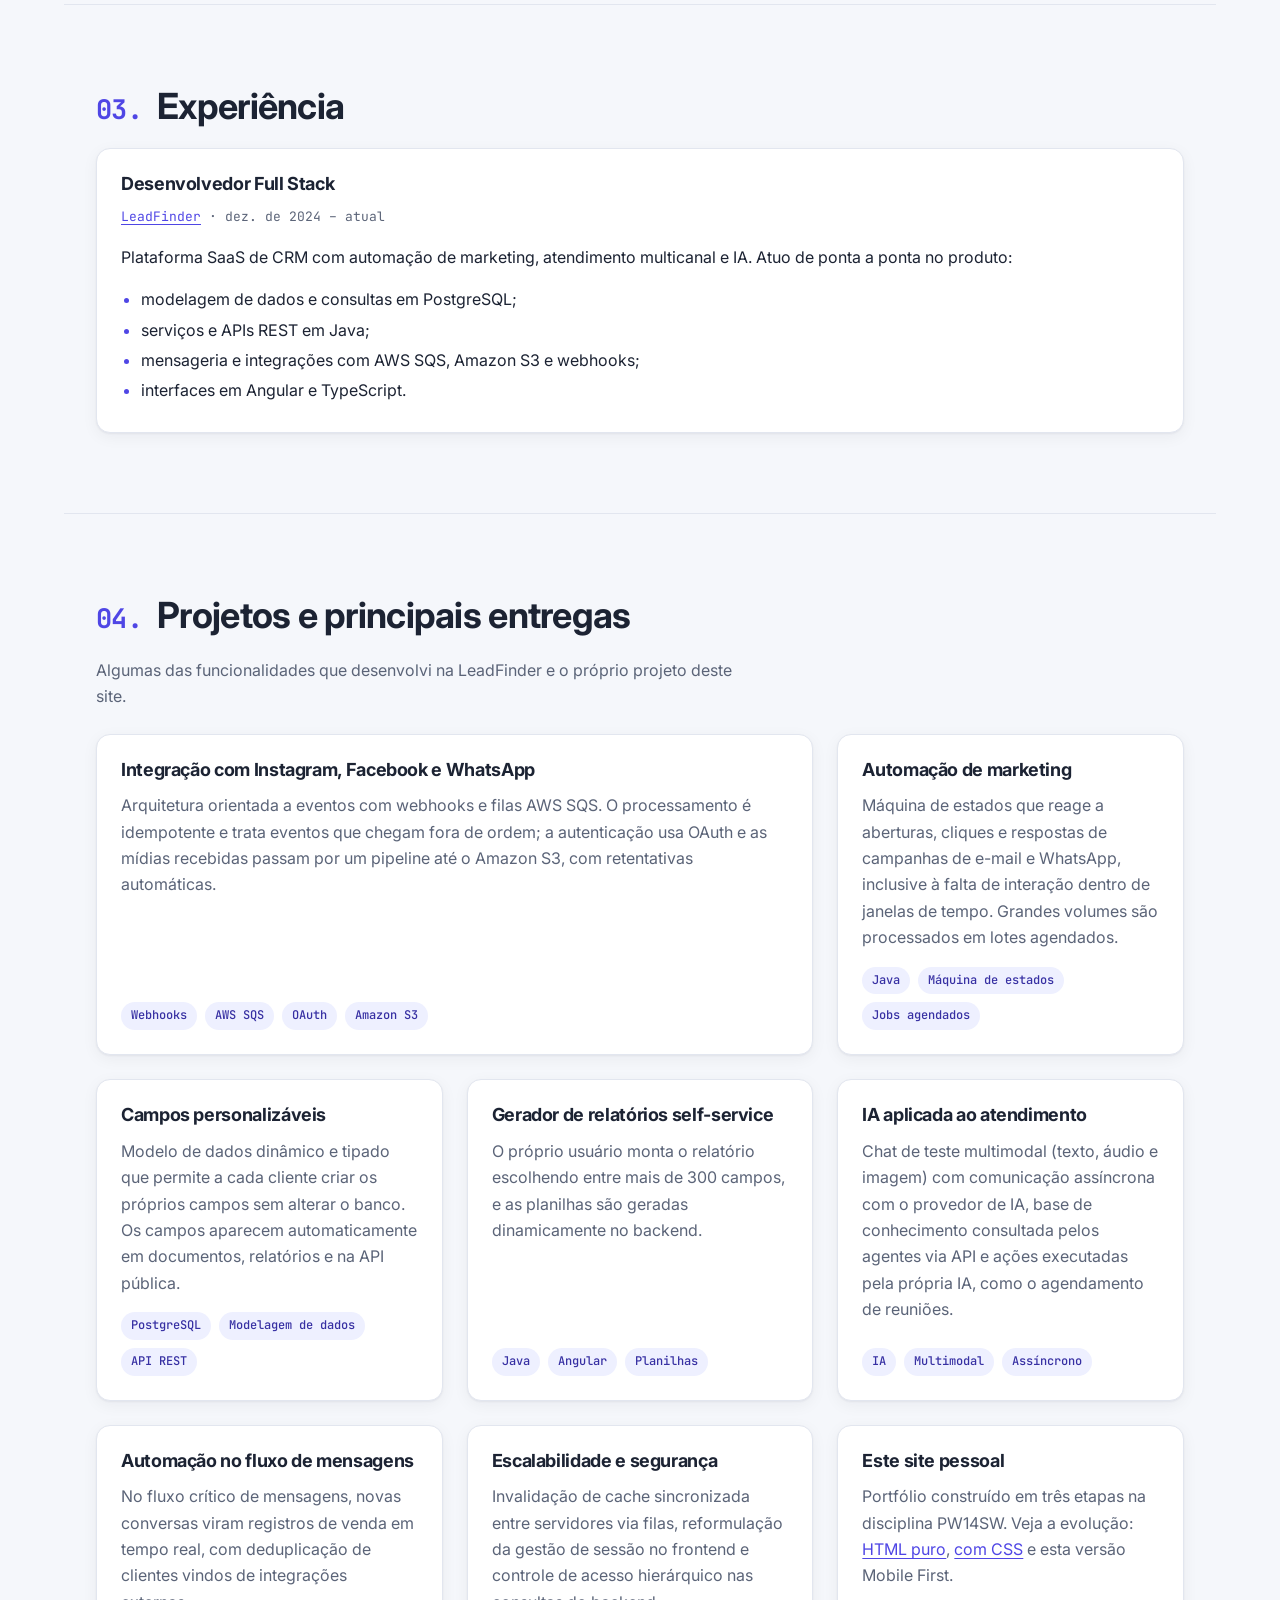
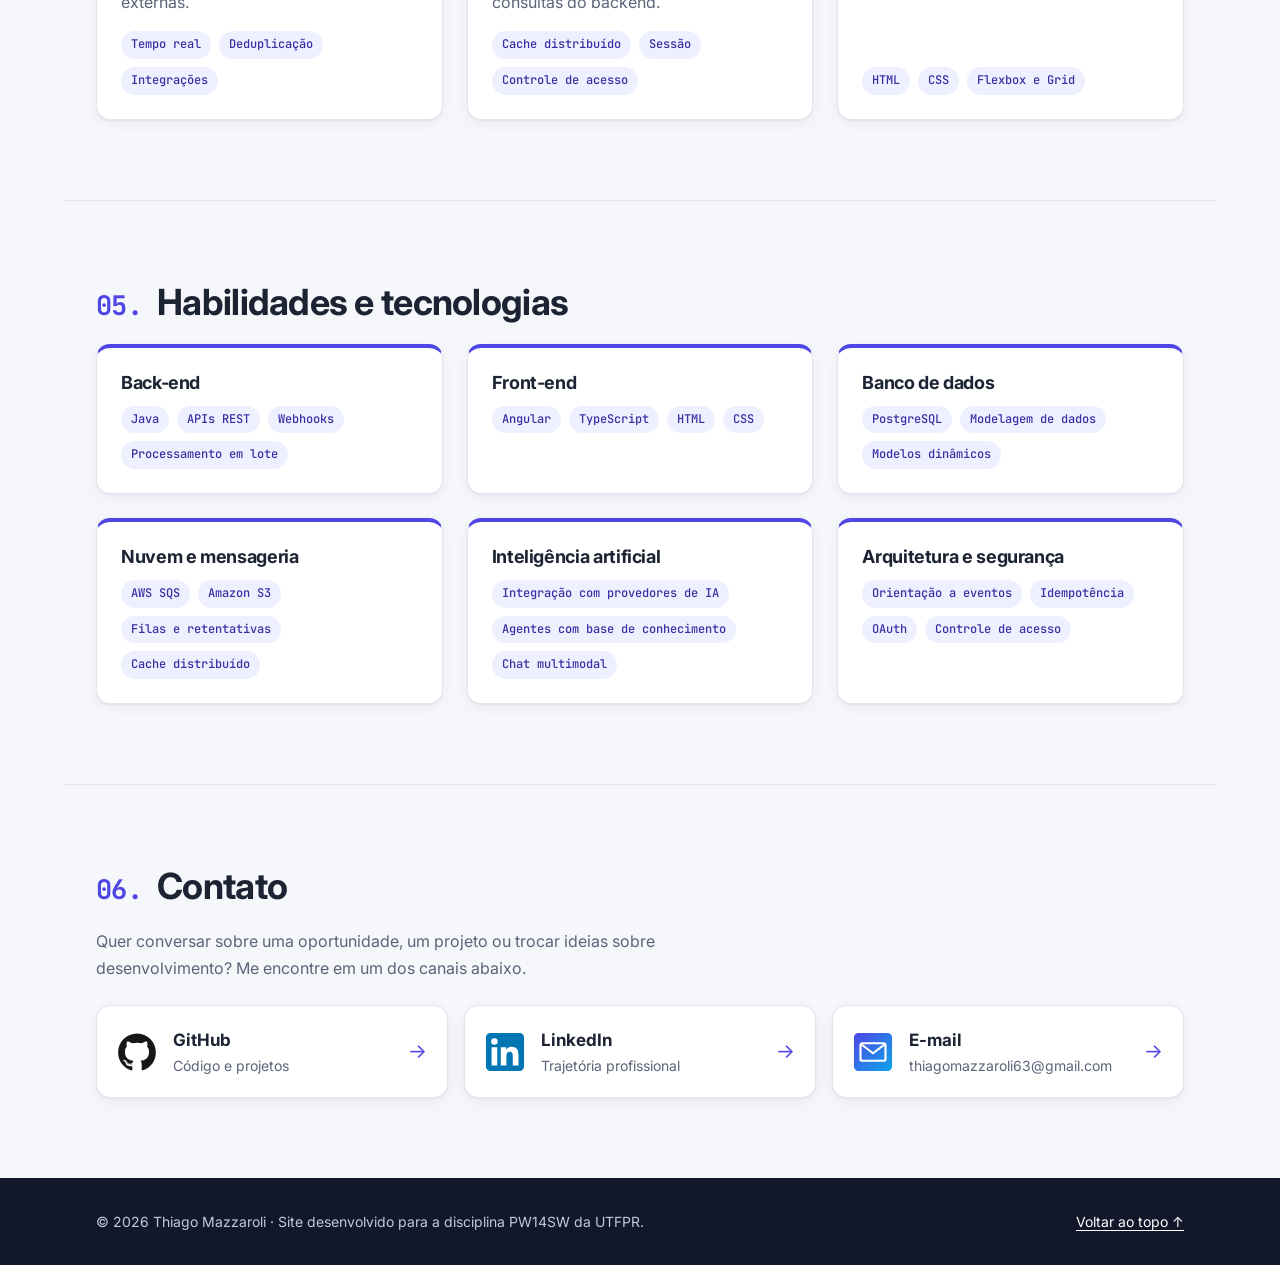
==== commit 935ca1ff: "ajustes" ====
--- a/index.html
+++ b/index.html
@@ -59,12 +59,6 @@
       <p>Sou desenvolvedor full stack na <a href="https://leadfinder.com.br" target="_blank" rel="noopener">LeadFinder</a> e estudante da UTFPR. No dia a dia trabalho em todas as camadas do produto: modelo dados no PostgreSQL, escrevo serviços em Java, integro sistemas por meio de filas e webhooks e construo interfaces em Angular com TypeScript.</p>
       <p>Gosto especialmente de problemas em que a confiabilidade importa: eventos que chegam fora de ordem, mensagens que não podem ser processadas duas vezes e grandes volumes que precisam rodar em lote sem afetar o restante do sistema. Também tenho levado inteligência artificial para dentro do produto, com agentes que consultam uma base de conhecimento e executam ações reais.</p>
 
-      <ul class="destaques">
-        <li><strong>3 canais</strong> integrados: Instagram, Facebook e WhatsApp</li>
-        <li><strong>300+ campos</strong> disponíveis no gerador de relatórios</li>
-        <li><strong>De ponta a ponta</strong> do banco de dados ao frontend</li>
-      </ul>
-
       <h3>Interesses</h3>
       <ul class="lista">
         <li>Arquitetura orientada a eventos e sistemas distribuídos</li>
@@ -256,14 +250,14 @@
 
       <ul class="perfis">
         <li>
-          <a href="https://github.com/SEU-USUARIO-GITHUB" target="_blank" rel="noopener">
+          <a href="https://github.com/ThiagoMazzaroli" target="_blank" rel="noopener">
             <img src="img/icones/github.svg" alt="" width="40" height="40">
             <strong>GitHub</strong>
             <span>Código e projetos</span>
           </a>
         </li>
         <li>
-          <a href="https://www.linkedin.com/in/SEU-PERFIL-LINKEDIN" target="_blank" rel="noopener">
+          <a href="https://www.linkedin.com/in/thiago-mazzaroli-13b8a72a2/" target="_blank" rel="noopener">
             <img src="img/icones/linkedin.svg" alt="" width="40" height="40">
             <strong>LinkedIn</strong>
             <span>Trajetória profissional</span>
--- a/css/style.css
+++ b/css/style.css
@@ -346,28 +346,15 @@
   border-color: var(--cor-primaria-escura);
 }
 
-/* ---------- Destaques ---------- */
-.destaques {
-  display: grid;
-  gap: 0.75rem;
-  margin: 2rem 0;
-  padding: 0;
-  list-style: none;
-}
-
-.destaques li {
-  padding: 1rem 1.25rem;
-  color: var(--cor-texto-suave);
-  background-color: var(--cor-superficie);
-  border: 1px solid var(--cor-borda);
-  border-left: 4px solid var(--cor-primaria);
-  border-radius: var(--raio-pequeno);
-}
-
-.destaques strong {
-  display: block;
-  font-size: 1.375rem;
-  color: var(--cor-texto);
+/* ---------- Sobre mim ---------- */
+/* Limita o comprimento das linhas para o texto ficar confortável de ler */
+#sobre > p,
+#sobre > .lista {
+  max-width: 48rem;
+}
+
+#sobre > h3 {
+  margin-top: 1.75rem;
 }
 
 /* ---------- Cartões ---------- */
@@ -571,10 +558,6 @@
     justify-content: center;
   }
 
-  .destaques {
-    grid-template-columns: repeat(3, 1fr);
-  }
-
   .grade {
     grid-template-columns: repeat(2, 1fr);
     gap: 1.25rem;
@@ -643,31 +626,6 @@
     font-size: 1.125rem;
   }
 
-  /* Texto do "Sobre mim" à esquerda e destaques à direita */
-  #sobre {
-    display: grid;
-    grid-template-columns: 3fr 2fr;
-    column-gap: 4rem;
-  }
-
-  #sobre > h2,
-  #sobre > p {
-    grid-column: 1;
-  }
-
-  #sobre > .destaques {
-    grid-column: 2;
-    grid-row: 2 / span 4;
-    grid-template-columns: 1fr;
-    align-content: start;
-    margin: 0;
-  }
-
-  #sobre > h3,
-  #sobre > .lista {
-    grid-column: 1;
-  }
-
   .grade-projetos,
   .grade-habilidades {
     grid-template-columns: repeat(3, 1fr);
